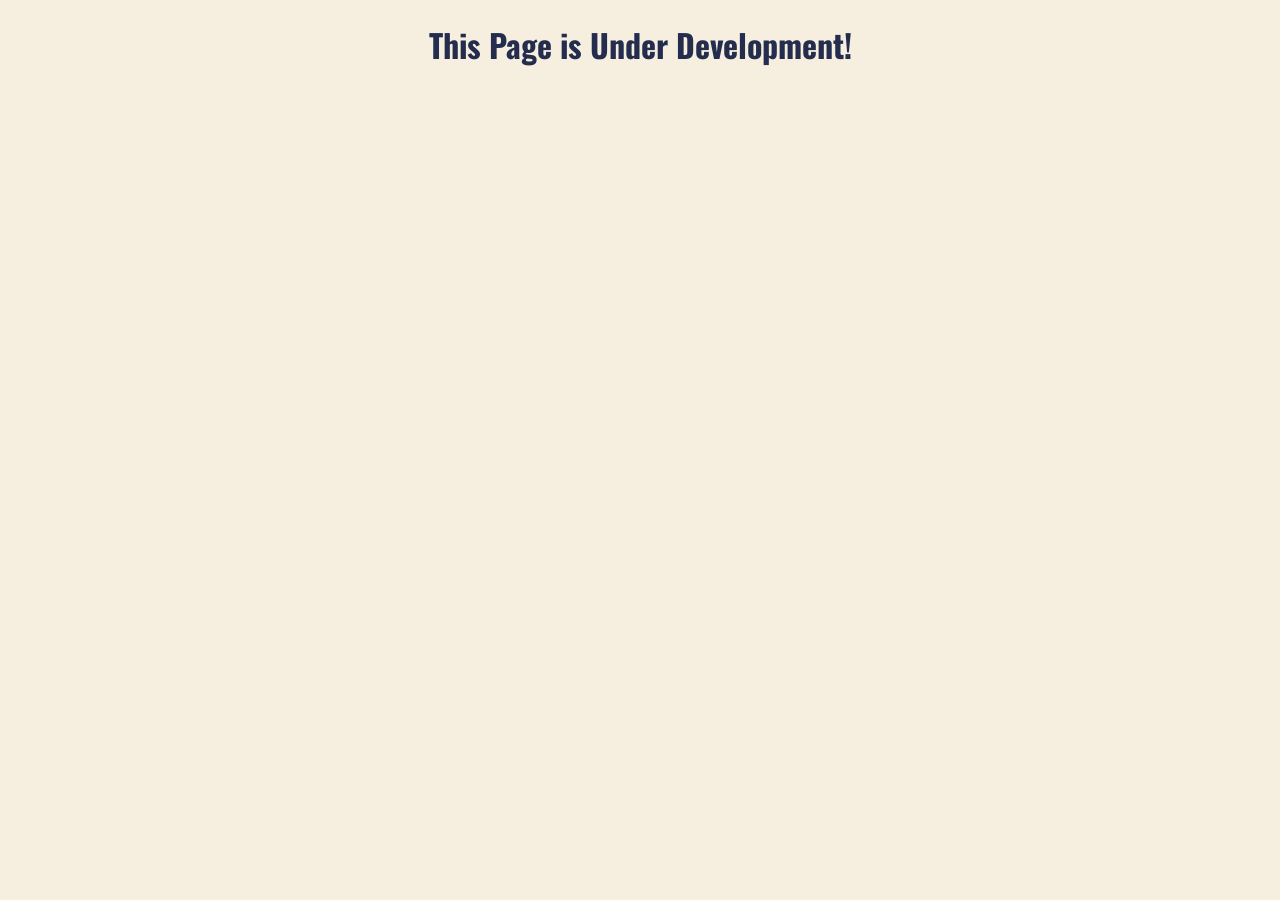
==== pages/about-us.html @ e2673b2b "Home Page Implemented" ====
<!DOCTYPE html>
<html lang="en">
<head>
    <meta charset="UTF-8">
    <meta name="viewport" content="width=device-width, initial-scale=1.0">
    <title>About Us | TasteQuest 🍜🍣🎮</title> 
    <link rel="stylesheet" href="../styles.css">  
</head>
<body>
    <h1 style="text-align: center;">This Page is Under Development!</h1>
</body>
</html>
---- styles.css ----
@import url('https://fonts.googleapis.com/css2?family=Oswald:wght@200..700&display=swap'); 

:root 
{
    --primary-background-color: #F6EFDF; 
    --primary-font-color: #242D4D; 
    --primary-highlight-color: #F87058; 
    --secondary-highlight-color: #4966CC; 
}

body 
{
    background-color: var(--primary-background-color); 
    color: var(--primary-font-color); 
    box-sizing: border-box; 
    font-family: "Oswald", Arial, Helvetica, sans-serif; 
    overflow-x: hidden;
}

a 
{
    text-decoration: none; 
}

.nav-container, .nav-logo, .nav-main, .nav-profile 
{
    display: flex; 
}

.nav-container 
{
    padding: 0 20px; 
    justify-content: space-between; 
    align-items: center;
    margin-top: 20px; 
} 

.box-decor 
{
    background-color: #fff; 
    border-radius: 20px; 
    box-shadow: 0px 4px 10px rgba(0, 0, 0, 0.1); 
} 

.box-hover 
{
    transition: all 0.5s ease; 
} 

.box-hover:hover 
{
    transform: translateY(-5px); 
}

.nav-logo 
{
    padding: 5px;
    justify-content: center; 
    align-items: center;
    gap: 10px;
    font-size: 10px; 
    cursor: default; 
} 

.nav-main 
{
    width: 500px;  
    justify-content: space-between;  
    align-items: center;
    padding: 5px 30px; 
    font-size: 15px; 
    height: 60px; 
} 

.nav-main a 
{
    color: var(--secondary-highlight-color); 
}

.nav-item 
{
    display: flex; 
    flex-direction: column; 
    justify-content: center; 
    align-items: center; 
    padding: 10px; 
    margin: 10px; 
    transition: all 0.5s ease;
    border-radius: 10px; 
    cursor: pointer; 
}  

.nav-item:hover 
{
    background-color: #e1e1e1; 
} 

.nav-item:active  
{
    transform: scale(0.8); 
}

.nav-profile 
{
    justify-content: center; 
    align-items: center;
    width: 50px; 
    height: 50px; 
    overflow: hidden;  
    border-radius: 50%; 
    border: 3px double var(--primary-highlight-color);
} 
 
.main-quote 
{
    font-size: 80px; 
    text-align: center; 
} 

.quote-marquee 
{
    border-block: 3px solid var(--primary-highlight-color);   
    font-size: 15px;
    display: flex; 
    overflow-x: auto;  
    cursor: default;
} 

.quote-marquee::-webkit-scrollbar 
{
    display: none; 
}

.marquee-group 
{
    display: flex; 
    justify-content: center; 
    align-items: center; 
    
} 

.marquee-to-left 
{
    animation: marquee-spin-left 15s infinite linear; 
}

.marquee-to-right 
{
    animation: marquee-spin-right 15s infinite linear; 
}

.marquee-item 
{
    flex: 0 0 20rem; 
    user-select: none;
}

@keyframes marquee-spin-left 
{
    from { translate: 0; } 
    to { translate: -100%; }     
} 

@keyframes marquee-spin-right 
{
    from { translate: -100%; } 
    to { translate: 0; }     
} 

.image-slide-container 
{
    width: 100vw; 
    height: 200px; 
    overflow: hidden; 
    margin: 20px auto; 
    display: flex; 
    align-items: center; 
}  

.image-track 
{
    /* border: 1px solid blue;  */
    display: flex;  
    align-items: center; 
    height: 180px; 
    gap: 20px;  
    transform: translate(0%, 0%); 
}

.image-slide-card 
{
    width: 180px;
    height: 150px;
    background-color: #fff; 
    overflow: hidden; 
    display: flex; 
    flex-direction: column; 
    justify-content: center; 
    align-items: center; 
    padding-top: 30px; 
    position: relative; 
    left: 25%;  
    cursor: pointer; 
    user-select: none;
    transition: all 0.5s ease; 
} 

.image-slide-card:hover  
{
    transform: translateY(-5%);
}

.slide-image 
{
    width: 120px; 
    height: 120px; 
    margin-bottom: 0; 
    border-radius: 20px;
} 

.home-bento 
{
    display: grid; 
    grid-template-columns: repeat(4, 200px); 
    grid-template-rows: repeat(3, 200px); 
    gap: 20px; 
    justify-content: center;
    grid-template-areas: 
    "recommend order order profile" 
    "recommend ai-taste ai-taste favorites" 
    "about about about game";
} 

.bento-item 
{
    padding: 0 20px; 
    overflow: hidden;
}

.bento-recommend 
{
    display: flex; 
    flex-direction: column; 
    align-items: center;
} 

.bento-recommend > div 
{
    width: 150px; 
} 

.bento-recommend > div > img 
{
    width: 100%; 
    object-fit: cover; 
    border-radius: 20px;
} 

.bento-recommend > div  > p 
{ 
    color: var(--secondary-highlight-color); 
    font-size: 12px;
    text-align: center;
}

.btn 
{
    background-color: var(--primary-highlight-color); 
    color: #fff; 
    text-align: center; 
    padding: 5px; 
    border-radius: 5px;  
    border: 2px solid var(--primary-highlight-color); 
    transition: all 0.5s ease; 
} 

.btn:hover 
{
    background-color: #fff; 
    color: var(--primary-highlight-color); 
}

.bento-order 
{
    position: relative; 

}  

.bento-profile 
{
    display: flex; 
    flex-direction: column; 
    gap: 0; 
    justify-content: center; 
    align-items: center; 
}

.bento-profile > h4, .bento-profile > p, .bento-profile
{
    margin: 5px; 
    padding: 0;
}

.bento-profile  img 
{
    width: 100px;  
    border-radius: 50%; 
    border: 5px solid var(--primary-highlight-color); 
} 

.bento-ai-taste 
{
    padding: 0; 
} 

.bento-ai-item 
{
    margin: 10px 20px -10px 10px;  
    position: relative;
}

.ba-item1 
{
    font-size: 40px; 
    text-align: center; 
} 

.ba-item2 
{
    font-size: 20px; 
    text-align: center;  
}

.ba-item3 
{
    font-size: 40px;
    text-align: center; 
} 

.bento-match-btn 
{
    position: absolute; 
    left: 50%; 
    transform: translateX(-50%); 
    margin-top: 5px; 
    width: 150px;  
}

.bento-favorites 
{
    padding: 0; 
    position: relative;
}

.bf-item 
{
    margin: 0;
}

.bf-item1 
{
    font-size: 30px;
} 

.bf-item2 
{
    font-size: 20px;
} 

.bf-item3 
{
    font-size: 40px; 
    color: var(--primary-highlight-color);
} 

.bento-about-us 
{
    display: flex; 
    justify-content: center; 
    align-items: center;
} 

.bento-game 
{
    display: flex; 
    flex-direction: column; 
    justify-content: center; 
    align-items: center;
}

.bg-item 
{
    padding: 0; 
    margin: 0; 
} 

.bg-item1 
{
    font-size: 20px; 
} 

.bg-item2 
{
    font-size: 40px; 
    color: var(--primary-highlight-color);
} 

.bg-item3 
{
    font-size: 20px;
}
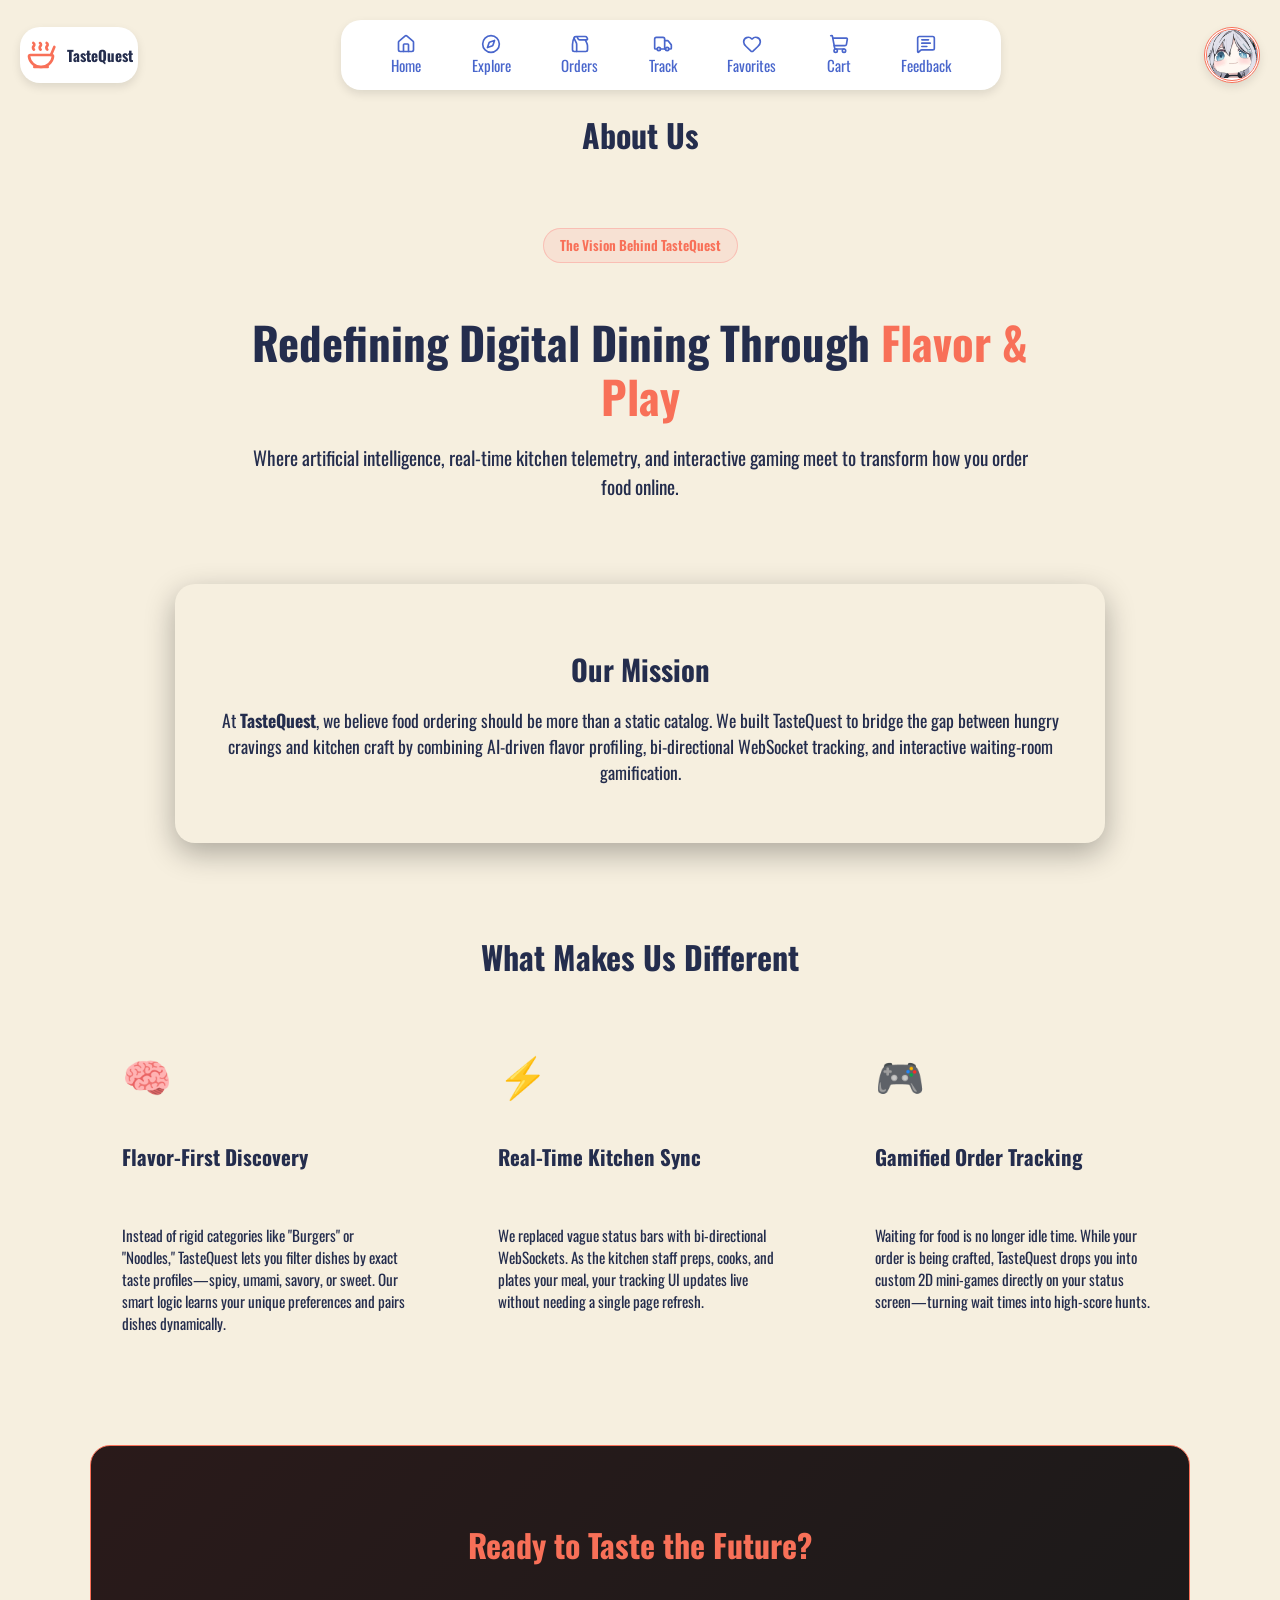
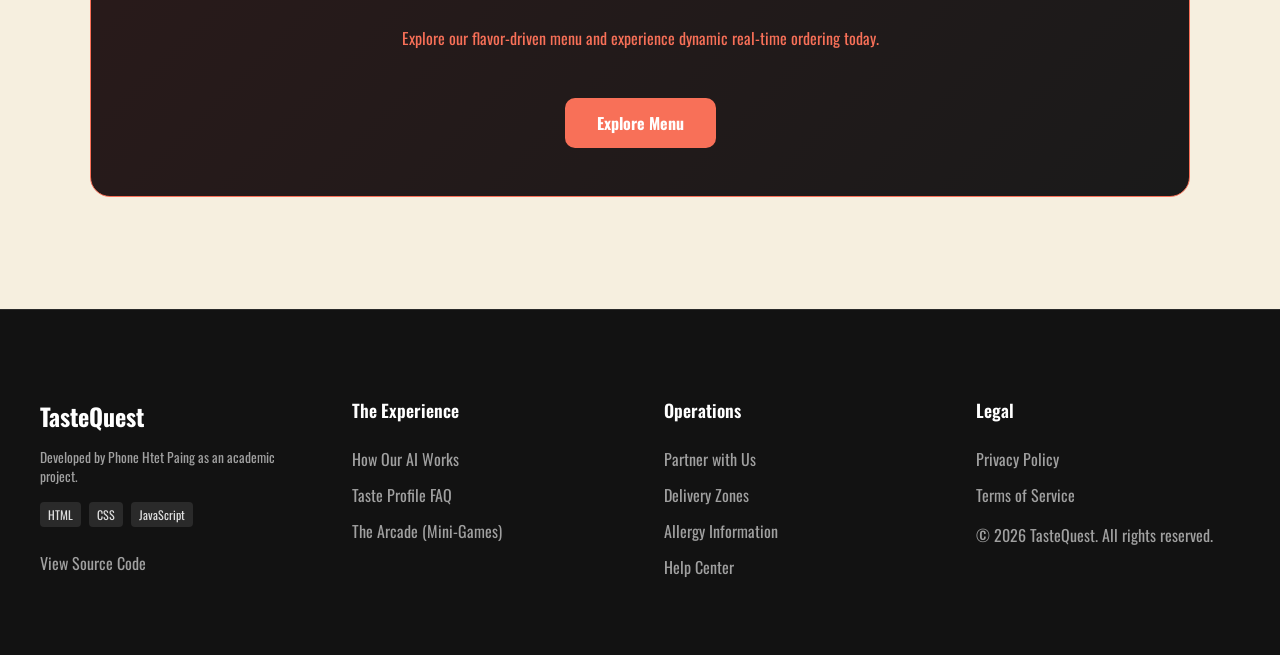
==== commit c7a706d0: "About Us Page Implemented" ====
--- a/pages/about-us.html
+++ b/pages/about-us.html
@@ -7,6 +7,152 @@
     <link rel="stylesheet" href="../styles.css">  
 </head>
 <body>
-    <h1 style="text-align: center;">This Page is Under Development!</h1>
+    <nav class="nav-container"> 
+        <div class="nav-logo box-decor box-hover">
+            <svg xmlns="http://www.w3.org/2000/svg" width="32" height="32" viewBox="0 0 24 24" fill="none" stroke="#F87058" stroke-width="2" stroke-linecap="round" stroke-linejoin="round" class="lucide lucide-soup preview-icon"><path d="M11.248 3c.273.1.808.53.747 1.36-.05.83-.938 1.2-.989 2.02-.06.78.333 1.24.727 1.62"/><path d="M16.252 3c.268.1.794.53.745 1.36-.06.83-.923 1.2-.993 2.02-.05.78.338 1.24.725 1.62"/><path d="M19.5 12 22 6"/><path d="M4 12a1 1 0 00-.99 1.133A9 9 0 0012 21a9 9 0 008.99-7.867A1 1 0 0020 12z"/><path d="M6.252 3c.268.1.794.53.745 1.36-.06.83-.923 1.2-.993 2.02-.05.78.338 1.24.735 1.62"/><path d="M7 21h10"/></svg> 
+            <h1>TasteQuest</h1> 
+        </div>
+        <div class="nav-main box-decor">
+            <div class="nav-item"> 
+                <svg xmlns="http://www.w3.org/2000/svg" width="20" height="20" viewBox="0 0 24 24" fill="none" stroke="#4966CC" stroke-width="2" stroke-linecap="round" stroke-linejoin="round" class="lucide lucide-house preview-icon"><path d="M15 21v-8a1 1 0 0 0-1-1h-4a1 1 0 0 0-1 1v8"/><path d="M3 10a2 2 0 0 1 .709-1.528l7-6a2 2 0 0 1 2.582 0l7 6A2 2 0 0 1 21 10v9a2 2 0 0 1-2 2H5a2 2 0 0 1-2-2z"/></svg> 
+                <a href="../index.html">Home</a>
+            </div>
+            <div class="nav-item"> 
+                <svg xmlns="http://www.w3.org/2000/svg" width="20" height="20" viewBox="0 0 24 24" fill="none" stroke="#4966CC" stroke-width="2" stroke-linecap="round" stroke-linejoin="round" class="lucide lucide-compass preview-icon"><circle cx="12" cy="12" r="10"/><path d="m16.24 7.76-1.804 5.411a2 2 0 0 1-1.265 1.265L7.76 16.24l1.804-5.411a2 2 0 0 1 1.265-1.265z"/></svg> 
+                <a href="../pages/explore.html">Explore</a> 
+            </div>
+            <div class="nav-item"> 
+                <svg xmlns="http://www.w3.org/2000/svg" width="20" height="20" viewBox="0 0 24 24" fill="none" stroke="#4966CC" stroke-width="2" stroke-linecap="round" stroke-linejoin="round" class="lucide lucide-paper-bag preview-icon"><path d="M5.364 3.848C4 6 3 9.652 3 12.652V19a2 2 0 002 2h14a2 2 0 002-2v-5c0-2.334-1.816-4.668-2.622-7.002"/><path d="M7 3h11.379a2 2 0 011.789 1.106l.723 1.447A1 1 0 0119.997 7h-8.525a2 2 0 01-1.789-1.106L8.79 4.105a2 2 0 10-3.579 1.789l2.261 4.522A5 5 0 018 12.652V21"/></svg> 
+                <a href="../pages/view_orders.html">Orders</a>
+            </div>
+            <div class="nav-item"> 
+                <svg xmlns="http://www.w3.org/2000/svg" width="20" height="20" viewBox="0 0 24 24" fill="none" stroke="#4966CC" stroke-width="2" stroke-linecap="round" stroke-linejoin="round" class="lucide lucide-truck preview-icon"><path d="M14 18V6a2 2 0 0 0-2-2H4a2 2 0 0 0-2 2v11a1 1 0 0 0 1 1h2"/><path d="M15 18H9"/><path d="M19 18h2a1 1 0 0 0 1-1v-3.65a1 1 0 0 0-.22-.624l-3.48-4.35A1 1 0 0 0 17.52 8H14"/><circle cx="17" cy="18" r="2"/><circle cx="7" cy="18" r="2"/></svg>  
+                <a href="../pages/track_orders.html">Track</a>
+            </div>
+            <div class="nav-item"> 
+                <svg xmlns="http://www.w3.org/2000/svg" width="20" height="20" viewBox="0 0 24 24" fill="none" stroke="#4966CC" stroke-width="2" stroke-linecap="round" stroke-linejoin="round" class="lucide lucide-heart preview-icon"><path d="M2 9.5a5.5 5.5 0 0 1 9.591-3.676.56.56 0 0 0 .818 0A5.49 5.49 0 0 1 22 9.5c0 2.29-1.5 4-3 5.5l-5.492 5.313a2 2 0 0 1-3 .019L5 15c-1.5-1.5-3-3.2-3-5.5"/></svg> 
+                <a href="../pages/favorites.html">Favorites</a> 
+            </div> 
+            <div class="nav-item"> 
+                <svg xmlns="http://www.w3.org/2000/svg" width="20" height="20" viewBox="0 0 24 24" fill="none" stroke="#4966CC" stroke-width="2" stroke-linecap="round" stroke-linejoin="round" class="lucide lucide-shopping-cart preview-icon"><path d="m2.05 2.05 1.099-.028a1 1 0 0 1 1.008.815l2.69 14.347A1 1 0 0 0 7.83 18H18"/><path d="M4.563 5h16.435a1 1 0 0 1 .981 1.204l-1.026 6.226A2 2 0 0 1 18.962 14H6.25"/><circle cx="18" cy="20" r="2"/><circle cx="8" cy="20" r="2"/></svg>
+                <a href="../pages/cart.html">Cart</a> 
+            </div> 
+            <div class="nav-item"> 
+                <svg xmlns="http://www.w3.org/2000/svg" width="20" height="20" viewBox="0 0 24 24" fill="none" stroke="#4966CC" stroke-width="2" stroke-linecap="round" stroke-linejoin="round" class="lucide lucide-message-square-text preview-icon"><path d="M22 17a2 2 0 0 1-2 2H6.828a2 2 0 0 0-1.414.586l-2.202 2.202A.71.71 0 0 1 2 21.286V5a2 2 0 0 1 2-2h16a2 2 0 0 1 2 2z"/><path d="M7 11h10"/><path d="M7 15h6"/><path d="M7 7h8"/></svg> 
+                <a href="../pages/feedback.html">Feedback</a> 
+            </div>
+        </div>
+        <div class="nav-profile box-decor box-hover">
+            <a href="../pages/profile.html"><img src="../data/images/profile_pic.jpg" width="50px" draggable="false"></a> 
+        </div>
+    </nav> 
+
+    <h1 style="text-align: center;">About Us</h1> 
+
+    <main class="about-container">
+    
+    <section class="hero-section">
+      <span class="category-tag">The Vision Behind TasteQuest</span>
+      <h1 class="hero-title">Redefining Digital Dining Through <span class="highlight">Flavor & Play</span></h1>
+      <p class="hero-subtitle">
+        Where artificial intelligence, real-time kitchen telemetry, and interactive gaming meet to transform how you order food online.
+      </p>
+    </section>
+
+    <section class="mission-section box-hover">
+      <div class="mission-card">
+        <h2>Our Mission</h2>
+        <p>
+          At <strong>TasteQuest</strong>, we believe food ordering should be more than a static catalog. We built TasteQuest to bridge the gap between hungry cravings and kitchen craft by combining AI-driven flavor profiling, bi-directional WebSocket tracking, and interactive waiting-room gamification.
+        </p>
+      </div>
+    </section>
+
+    <section class="pillars-section">
+      <h2 class="section-title">What Makes Us Different</h2>
+      <div class="pillars-grid">
+        
+        <div class="pillar-card">
+          <div class="card-icon">🧠</div>
+          <h3>Flavor-First Discovery</h3>
+          <p>
+            Instead of rigid categories like "Burgers" or "Noodles," TasteQuest lets you filter dishes by exact taste profiles—spicy, umami, savory, or sweet. Our smart logic learns your unique preferences and pairs dishes dynamically.
+          </p>
+        </div>
+
+        <div class="pillar-card">
+          <div class="card-icon">⚡</div>
+          <h3>Real-Time Kitchen Sync</h3>
+          <p>
+            We replaced vague status bars with bi-directional WebSockets. As the kitchen staff preps, cooks, and plates your meal, your tracking UI updates live without needing a single page refresh.
+          </p>
+        </div>
+
+        <div class="pillar-card">
+          <div class="card-icon">🎮</div>
+          <h3>Gamified Order Tracking</h3>
+          <p>
+            Waiting for food is no longer idle time. While your order is being crafted, TasteQuest drops you into custom 2D mini-games directly on your status screen—turning wait times into high-score hunts.
+          </p>
+        </div>
+
+      </div>
+    </section>
+
+    <section class="cta-section">
+      <div class="cta-card">
+        <h2>Ready to Taste the Future?</h2>
+        <p>Explore our flavor-driven menu and experience dynamic real-time ordering today.</p>
+        <a href="index.html" class="cta-btn">Explore Menu</a>
+      </div>
+    </section>
+
+  </main>
+
+    <footer class="app-footer">
+      <div class="footer-grid">
+    
+            <div class="footer-column brand-column">
+              <h3 class="footer-logo">TasteQuest</h3>
+              <p class="academic-note">Developed by Phone Htet Paing as an academic project.</p>
+              <div class="tech-stack">
+                <span class="badge">HTML</span>
+                <span class="badge">CSS</span>
+                <span class="badge">JavaScript</span>
+              </div>
+              <a href="https://github.com/PhpJones990/TasteQuest-Gamified-Food-Ordering-App-with-AI-Taste-Match" class="source-link" target="_blank" rel="noopener">View Source Code</a>
+            </div>
+
+            <div class="footer-column">
+              <h4>The Experience</h4>
+              <ul>
+                <li><a href="#ai-engine">How Our AI Works</a></li>
+                <li><a href="#taste-faq">Taste Profile FAQ</a></li>
+                <li><a href="#arcade">The Arcade (Mini-Games)</a></li>
+              </ul>
+            </div>
+
+            <div class="footer-column">
+              <h4>Operations</h4>
+              <ul>
+                <li><a href="#partner">Partner with Us</a></li>
+                <li><a href="#delivery">Delivery Zones</a></li>
+                <li><a href="#allergy">Allergy Information</a></li>
+                <li><a href="#support">Help Center</a></li>
+              </ul>
+            </div>
+
+            <div class="footer-column">
+              <h4>Legal</h4>
+              <ul>
+                <li><a href="#privacy">Privacy Policy</a></li>
+                <li><a href="#terms">Terms of Service</a></li>
+              </ul>
+              <p class="copyright">© 2026 TasteQuest. All rights reserved.</p>
+            </div>
+
+        </div>
+    </footer>
+
 </body>
 </html>
--- a/styles.css
+++ b/styles.css
@@ -12,9 +12,10 @@
 {
     background-color: var(--primary-background-color); 
     color: var(--primary-font-color); 
-    box-sizing: border-box; 
     font-family: "Oswald", Arial, Helvetica, sans-serif; 
     overflow-x: hidden;
+    box-sizing: border-box; 
+    margin: 0; 
 }
 
 a 
@@ -64,7 +65,7 @@
 
 .nav-main 
 {
-    width: 500px;  
+    width: 600px;  
     justify-content: space-between;  
     align-items: center;
     padding: 5px 30px; 
@@ -408,4 +409,1745 @@
 .bg-item3 
 {
     font-size: 20px;
-}
+} 
+
+.search-container {
+  display: flex;
+  align-items: center;
+  position: relative;
+  width: 100%;
+  max-width: 480px; 
+  max-height: 60px;
+  background-color: #fff;
+  border: 1px solid #e5e5ea;
+  border-radius: 30px; 
+  padding: 4px 6px 4px 16px; 
+  box-shadow: 0px 4px 10px rgba(0, 0, 0, 0.1); 
+  transition: all 0.5s ease; 
+}
+
+.search-icon {
+  display: flex;
+  align-items: center;
+  color: #8e8e93;
+  margin-right: 10px;
+}
+
+.search-input {
+  flex: 1; 
+  border: none;
+  outline: none;
+  background: transparent;
+  font-size: 16px; 
+  color: var(--primary-font-color); 
+  height: 40px;
+}
+
+.search-input::placeholder {
+  color: #aeaeae; 
+} 
+
+.search-btn {
+  background-color: var(--primary-highlight-color); 
+  color: #ffffff;
+  border: none;
+  outline: none;
+  padding: 0 20px;
+  height: 40px;
+  border-radius: 20px; 
+  font-size: 14px;
+  font-weight: 500; 
+  cursor: pointer; 
+  transition: background-color 0.5s ease; 
+}
+
+.search-btn:hover {
+  background-color: var(--secondary-highlight-color); 
+}
+
+.search-container:focus-within {
+  background-color: #ffffff;
+  border-color: var(--primary-highlight-color); 
+  box-shadow: 0 0 0 4px rgba(222, 103, 79, 0.15);  
+} 
+
+.serach-section 
+{
+    display: flex; 
+    justify-content: center; 
+    align-items: center;
+    gap: 50px;
+    margin-top: 50px;
+    width: 100vw; 
+    height: 80px;  
+} 
+
+.serach-section > p 
+{
+    font-size: 30px;
+}
+
+.scroll-container-vertical 
+{ 
+    background-color: #fff; 
+    border-radius: 20px; 
+    border: 3px solid var(--primary-highlight-color);
+    width: 80%;  
+    margin: 50px auto; 
+    display: grid; 
+    grid-template-columns: repeat(auto-fill, minmax(200px, 1fr)); 
+    gap: 30px; 
+    
+    max-height: 500px; 
+    overflow-y: auto; 
+    padding: 30px; 
+
+    scrollbar-width: thin; 
+    scrollbar-color: #4a4a4a transparent;
+} 
+
+/* .scroll-container-vertical::-webkit-scrollbar 
+{
+    width: 8px; 
+} 
+
+.scroll-container-vertical::-webkit-scrollbar-thumb{
+    background-color: #2a2a2a; 
+    border-radius: 8px;
+  
+    border: 2px solid #121212; 
+}
+
+.scroll-container-vertical::-webkit-scrollbar-thumb:hover{
+    background-color: #4a4a4a; 
+} */
+
+.product-card 
+{
+    border: 3px solid var(--primary-highlight-color); 
+    border-radius: 15px; 
+    text-align: center; 
+    background-color: #fff; 
+    overflow: hidden;
+    box-shadow: 0px 4px 10px rgba(0, 0, 0, 0.1); 
+    padding-bottom: 20px; 
+    transition: transform 0.5s ease; 
+} 
+
+.product-card:hover 
+{
+    transform: scale(1.05);
+}
+
+.product-image 
+{
+    width: 100%; 
+    height: auto; 
+    border-bottom: 3px solid var(--primary-highlight-color); 
+} 
+
+.product-title 
+{
+    font-size: 25px; 
+    margin-top: 0; 
+} 
+
+.product-price 
+{
+    font-weight: bold; 
+    font-size: 20px; 
+    margin-top: -25px; 
+    color: var(--primary-highlight-color);  
+} 
+
+.product-control-container 
+{
+    margin: 0 auto;  
+    width: 100px; 
+    height: 30px; 
+    position: relative; 
+} 
+
+.add-to-cart-btn, .quantity-controller 
+{
+    width: 100%; 
+    height: 100%; 
+    border-radius: 10px; 
+    box-sizing: border-box; 
+}
+
+.add-to-cart-btn 
+{
+    background-color: var(--primary-highlight-color); 
+    color: #fff; 
+    border: 3px solid var(--primary-highlight-color);  
+    outline-color: var(--secondary-highlight-color); 
+    font-size: 15px; 
+    font-weight: bold; 
+    cursor: pointer; 
+    transition: background 0.5s ease; 
+} 
+
+.add-to-cart-btn:hover 
+{
+    background-color: #fff; 
+    color: var(--primary-highlight-color); 
+} 
+
+.quantity-controller 
+{
+    display: flex;
+    justify-content: space-between;
+    align-items: center;
+    background-color: #fff;
+    border: 3px solid var(--primary-highlight-color);  
+    padding: 0 8px; 
+} 
+
+.qty-btn 
+{
+    background: none;
+    border: none;
+    font-size: 20px;
+    font-weight: bold;
+    cursor: pointer;
+    color: var(--primary-highlight-color);
+    width: 32px;
+    height: 32px;
+    display: flex;
+    align-items: center;
+    justify-content: center; 
+} 
+
+.qty-count 
+{
+    font-size: 15px;
+    font-weight: bold;
+    color: #333;
+} 
+
+.hide 
+{
+    display: none !important; 
+}
+
+
+.app-footer {
+  background-color: #121212; 
+  color: #a0a0a0; 
+  padding: 4rem 2rem;
+  margin-top: 4rem;
+  border-top: 1px solid #2a2a2a;
+}
+
+.footer-grid {
+  max-width: 1200px;
+  margin: 0 auto;
+  display: grid;
+  grid-template-columns: repeat(4, 1fr);
+  gap: 3rem;
+}
+
+.footer-column h4 {
+  color: #ffffff;
+  font-size: 1.1rem;
+  margin-bottom: 1.5rem;
+  font-weight: 600;
+}
+
+.footer-column ul {
+  list-style: none;
+  padding: 0;
+  margin: 0;
+}
+
+.footer-column ul li {
+  margin-bottom: 0.75rem;
+}
+
+.footer-column a {
+  color: #a0a0a0;
+  text-decoration: none;
+  transition: color 0.2s ease;
+}
+
+.footer-column a:hover {
+  color: #ffffff;
+}
+
+.footer-logo {
+  color: #ffffff;
+  font-size: 1.5rem;
+  margin-bottom: 0.5rem;
+}
+
+.academic-note {
+  font-size: 0.85rem;
+  margin-bottom: 1rem;
+  line-height: 1.4;
+}
+
+.tech-stack {
+  display: flex;
+  gap: 0.5rem;
+  margin-bottom: 1.5rem;
+  flex-wrap: wrap;
+}
+
+.badge {
+  background-color: #2a2a2a;
+  padding: 0.25rem 0.5rem;
+  border-radius: 4px;
+  font-size: 0.75rem;
+  color: #e0e0e0;
+}
+
+@media (max-width: 992px) {
+  .footer-grid {
+    grid-template-columns: repeat(2, 1fr);
+    gap: 2rem;
+  }
+}
+
+@media (max-width: 576px) {
+  .footer-grid {
+    grid-template-columns: 1fr;
+    gap: 2rem;
+    text-align: center;
+  }
+  
+  .tech-stack {
+    justify-content: center;
+  }
+} 
+
+.prev-orders-profile 
+{
+    display: flex; 
+    justify-content: center; 
+    gap: 100px; 
+    height: 600px; 
+}
+
+.profile-status 
+{
+    width: 400px; 
+    padding: 20px; 
+    background-color: #fff; 
+    border-radius: 15px; 
+    text-align: center; 
+    font-weight: bold; 
+    border: 5px solid var(--primary-highlight-color); 
+} 
+
+.profile-status img 
+{
+    width: 100px; 
+    height: auto; 
+    border-radius: 50%; 
+    border: 3px solid var(--primary-highlight-color);
+} 
+
+.profile-img-status 
+{
+    display: flex; 
+    justify-content: space-around; 
+    align-items: center;
+} 
+
+.profile-img-status > h3 
+{
+    font-size: 40px;
+} 
+
+.profile-status > p 
+{
+    font-size: 30px; 
+    color: var(--primary-highlight-color); 
+} 
+
+.orders-status-box 
+{
+    border: 3px solid var(--primary-highlight-color); 
+    border-radius: 15px; 
+    font-size: 20px; 
+    width: 200px; 
+    margin: auto auto 20px auto;    
+} 
+
+hr 
+{
+    background-color: var(--primary-highlight-color); 
+    border: 5px solid var(--primary-highlight-color); 
+    border-radius: 15px; 
+    width: 150px; 
+}
+
+.prev-orders 
+{
+    width: 700px; 
+    background-color: #fff; 
+    border-radius: 15px; 
+    padding: 10px 50px; 
+    display: flex; 
+    flex-direction: column;  
+    gap: 20px; 
+    
+    max-height: 600px; 
+    overflow-y: auto; 
+    scrollbar-width: thin; 
+    scrollbar-color: #4a4a4a transparent;
+
+    border: 5px solid var(--primary-highlight-color); 
+}  
+
+.prev-orders > p 
+{
+    text-align: center; 
+    font-size: 30px; 
+    font-weight: bold; 
+} 
+
+.prev-orders button 
+{
+    cursor: pointer; 
+}
+
+.prev-order-item 
+{
+    border: 3px solid var(--primary-highlight-color); 
+    border-radius: 15px;  
+    display: flex; 
+    flex-direction: column; 
+    transition: transform 0.5s ease;  
+} 
+
+.prev-order-item:hover 
+{
+    transform: scale(1.05); 
+}
+
+.prev-order-item  img 
+{
+    width: 100px; 
+    height: auto; 
+    border-radius: 15px; 
+    border: 3px solid var(--primary-highlight-color);
+} 
+
+.prev-order-item-list 
+{
+    display: flex; 
+    gap: 20px; 
+    border-bottom: 3px solid var(--primary-highlight-color); 
+    padding: 10px; 
+    background-color: var(--primary-font-color); 
+    border-top-left-radius: 13px; 
+    border-top-right-radius: 13px;
+} 
+
+.prev-order-details 
+{
+    padding: 20px; 
+    display: grid; 
+    grid-template-columns: 1fr 1fr; 
+    font-weight: bold; 
+    background-color: #000; 
+    color: #fff; 
+    border-bottom-left-radius: 13px; 
+    border-bottom-right-radius: 13px;
+} 
+
+.pod-item2 
+{
+    align-self: self-end; 
+    justify-self: self-end;
+}
+
+
+.cart-main-container {
+    max-width: 1200px;
+    margin: 20px auto 60px auto;
+    padding: 0 20px;
+    display: flex;
+    gap: 24px;
+    align-items: flex-start;
+    box-sizing: border-box;
+}
+
+.cart-items-card {
+    flex: 1.5;
+    border: 5px solid var(--primary-highlight-color);
+    padding: 20px 24px;
+    box-sizing: border-box;
+    max-height: 520px;
+    overflow-y: auto;
+    scrollbar-width: thin; 
+    scrollbar-color: #4a4a4a transparent; 
+}
+
+.cart-items-card::-webkit-scrollbar {
+    width: 6px;
+}
+
+.cart-items-card::-webkit-scrollbar-track {
+    background: transparent;
+}
+
+.cart-items-card::-webkit-scrollbar-thumb {
+    background: #4a4a4a;
+    border-radius: 4px;
+}
+
+.cart-items-list {
+    display: flex;
+    flex-direction: column;
+}
+
+.cart-item {
+    display: flex;
+    align-items: center;
+    gap: 16px;
+    padding: 20px 0;
+    border-bottom: 1px solid #ECECEC;
+    transition: opacity 0.3s ease, transform 0.3s ease;
+}
+
+.cart-item:last-child {
+    border-bottom: none;
+}
+
+.cart-item-image-wrapper {
+    width: 96px;
+    height: 96px;
+    min-width: 96px;
+    background-color: #F0EEED;
+    border-radius: 14px;
+    display: flex;
+    align-items: center;
+    justify-content: center;
+    overflow: hidden;
+}
+
+.cart-item-image {
+    width: 100%;
+    height: 100%;
+    object-fit: cover;
+    border-radius: 14px;
+    display: block;
+}
+
+.cart-item-details {
+    flex: 1;
+    display: flex;
+    flex-direction: column;
+    gap: 4px;
+}
+
+.cart-item-header {
+    display: flex;
+    justify-content: space-between;
+    align-items: flex-start;
+}
+
+.cart-item-title {
+    margin: 0;
+    font-size: 19px;
+    font-weight: 700;
+    color: #000000;
+    line-height: 1.3;
+}
+
+.cart-item-remove-btn {
+    background: none;
+    border: none;
+    cursor: pointer;
+    color: #ED3833;
+    padding: 4px;
+    display: flex;
+    align-items: center;
+    justify-content: center;
+    transition: transform 0.2s ease, opacity 0.2s ease;
+}
+
+.cart-item-remove-btn:hover {
+    transform: scale(1.15);
+    opacity: 0.85;
+}
+
+.cart-trash-icon {
+    stroke: #ED3833;
+}
+
+.cart-item-specs {
+    margin: 2px 0 0 0;
+    font-size: 13px;
+    color: #7A7A7A;
+    display: flex;
+    flex-direction: column;
+    gap: 2px;
+}
+
+.cart-item-specs p {
+    margin: 0;
+}
+
+.cart-item-specs .spec-label {
+    color: #7A7A7A;
+}
+
+.cart-item-specs .spec-value {
+    color: #7A7A7A;
+}
+
+.cart-item-footer {
+    display: flex;
+    justify-content: space-between;
+    align-items: center;
+    margin-top: 10px;
+}
+
+.cart-item-price {
+    margin: 0;
+    font-size: 22px;
+    font-weight: 700;
+    color: #000000;
+}
+
+.cart-qty-controller {
+    display: inline-flex;
+    align-items: center;
+    justify-content: space-between;
+    background-color: #F0F0F0;
+    border-radius: 30px;
+    padding: 6px 14px;
+    min-width: 105px;
+    box-sizing: border-box;
+}
+
+.cart-qty-btn {
+    background: none;
+    border: none;
+    font-size: 18px;
+    font-weight: 600;
+    color: #000000;
+    cursor: pointer;
+    width: 24px;
+    height: 24px;
+    display: flex;
+    align-items: center;
+    justify-content: center;
+    padding: 0;
+    user-select: none;
+    transition: transform 0.15s ease, opacity 0.15s ease;
+}
+
+.cart-qty-btn:hover {
+    opacity: 0.7;
+    transform: scale(1.1);
+}
+
+.cart-qty-count {
+    font-size: 14px;
+    font-weight: 600;
+    color: #000000;
+    min-width: 20px;
+    text-align: center;
+}
+
+.cart-empty-message {
+    text-align: center;
+    padding: 50px 20px;
+}
+
+.cart-empty-message p {
+    font-size: 20px;
+    color: #666666;
+    margin-bottom: 20px;
+}
+
+.cart-shop-now-btn {
+    display: inline-block;
+    background-color: #000000;
+    color: #ffffff;
+    padding: 12px 28px;
+    border-radius: 30px;
+    text-decoration: none;
+    font-weight: 600;
+    transition: background-color 0.2s ease;
+}
+
+.cart-shop-now-btn:hover {
+    background-color: #242D4D;
+}
+
+.cart-summary-card {
+    flex: 1;
+    border: 5px solid var(--primary-highlight-color);
+    padding: 24px;
+    box-sizing: border-box;
+}
+
+.summary-title {
+    margin: 0 0 20px 0;
+    font-size: 24px;
+    font-weight: 700;
+    color: #000000;
+}
+
+.summary-details {
+    display: flex;
+    flex-direction: column;
+    gap: 16px;
+}
+
+.summary-row {
+    display: flex;
+    justify-content: space-between;
+    align-items: center;
+}
+
+.summary-label {
+    font-size: 16px;
+    color: #7A7A7A;
+}
+
+.summary-value {
+    font-size: 18px;
+    font-weight: 700;
+    color: #000000;
+}
+
+.discount-value {
+    color: #ED3833;
+}
+
+.summary-divider {
+    border: none;
+    border-top: 1px solid #ECECEC;
+    margin: 6px 0;
+}
+
+.total-row .summary-label {
+    font-size: 18px;
+    color: #000000;
+}
+
+.total-row .summary-value {
+    font-size: 24px;
+    font-weight: 700;
+    color: #000000;
+}
+
+.promo-code-container {
+    display: flex;
+    gap: 12px;
+    margin-top: 24px;
+}
+
+.promo-input-wrapper {
+    flex: 1;
+    display: flex;
+    align-items: center;
+    background-color: #F0F0F0;
+    border-radius: 30px;
+    padding: 10px 16px;
+    gap: 10px;
+}
+
+.promo-tag-icon {
+    flex-shrink: 0;
+}
+
+.promo-input {
+    border: none;
+    background: transparent;
+    outline: none;
+    width: 100%;
+    font-size: 14px;
+    color: #000000;
+    font-family: inherit;
+}
+
+.promo-input::placeholder {
+    color: #999999;
+}
+
+.promo-apply-btn {
+    background-color: #000000;
+    color: #ffffff;
+    border: none;
+    border-radius: 30px;
+    padding: 12px 26px;
+    font-size: 14px;
+    font-weight: 600;
+    cursor: pointer;
+    font-family: inherit;
+    transition: background-color 0.2s ease, transform 0.1s ease;
+}
+
+.promo-apply-btn:hover {
+    background-color: #333333;
+}
+
+.promo-apply-btn:active {
+    transform: scale(0.97);
+}
+
+.checkout-btn {
+    width: 100%;
+    background-color: #000000;
+    color: #ffffff;
+    border: none;
+    border-radius: 30px;
+    padding: 16px;
+    margin-top: 20px;
+    font-size: 16px;
+    font-weight: 600;
+    cursor: pointer;
+    font-family: inherit;
+    display: flex;
+    align-items: center;
+    justify-content: center;
+    gap: 12px;
+    transition: background-color 0.2s ease, transform 0.15s ease;
+}
+
+.checkout-btn:hover {
+    background-color: #333333;
+}
+
+.checkout-btn:active {
+    transform: scale(0.98);
+}
+
+.cart-arrow-icon {
+    stroke-width: 2.5;
+}
+
+@media (max-width: 860px) {
+    .cart-main-container {
+        flex-direction: column;
+        align-items: stretch;
+    }
+
+    .cart-items-card, .cart-summary-card {
+        width: 100%;
+    }
+}
+
+@media (max-width: 480px) {
+    .cart-item {
+        gap: 12px;
+    }
+
+    .cart-item-image-wrapper {
+        width: 76px;
+        height: 76px;
+        min-width: 76px;
+    }
+
+    .cart-item-title {
+        font-size: 16px;
+    }
+
+    .cart-item-price {
+        font-size: 18px;
+    }
+
+    .promo-code-container {
+        flex-direction: column;
+    }
+
+    .promo-apply-btn {
+        width: 100%;
+    }
+}
+
+
+.track-main-container {
+    max-width: 950px;
+    margin: 20px auto 60px auto;
+    padding: 0 20px;
+    box-sizing: border-box;
+    display: flex;
+    flex-direction: column;
+    gap: 35px;
+}
+
+.track-order-card,
+.track-details-card {
+    border: 5px solid var(--primary-highlight-color);
+    box-sizing: border-box;
+    overflow: hidden;
+}
+
+.track-order-card {
+    padding: 30px;
+}
+
+.track-order-header {
+    display: flex;
+    justify-content: space-between;
+    align-items: flex-start;
+    flex-wrap: wrap;
+    gap: 15px;
+    margin-bottom: 35px;
+}
+
+.track-order-id-group {
+    display: flex;
+    align-items: center;
+    gap: 12px;
+}
+
+.track-order-id-group h2 {
+    margin: 0;
+    font-size: 22px;
+    font-weight: 700;
+    color: var(--primary-font-color);
+}
+
+.track-order-meta {
+    display: flex;
+    flex-direction: column;
+    align-items: flex-end;
+    gap: 8px;
+}
+
+.track-meta-item {
+    font-size: 15px;
+    font-weight: 600;
+    color: var(--primary-font-color);
+    display: flex;
+    align-items: center;
+    gap: 10px;
+}
+
+.track-badge {
+    padding: 4px 14px;
+    border-radius: 20px;
+    font-size: 13px;
+    font-weight: 700;
+    color: #ffffff;
+}
+
+.badge-blue {
+    background-color: var(--secondary-highlight-color);
+}
+
+.badge-red {
+    background-color: var(--primary-highlight-color);
+}
+
+.track-progress-container {
+    width: 100%;
+    margin-top: 10px;
+}
+
+.track-progress-bar {
+    position: relative;
+    display: flex;
+    justify-content: space-between;
+    align-items: center;
+    margin: 0 40px 30px 40px;
+}
+
+.track-line-bg {
+    position: absolute;
+    top: 50%;
+    left: 0;
+    width: 100%;
+    height: 6px;
+    background-color: #d1d5db;
+    transform: translateY(-50%);
+    z-index: 1;
+    border-radius: 3px;
+}
+
+.track-line-fill {
+    position: absolute;
+    top: 50%;
+    left: 0;
+    width: 66.6%;
+    height: 6px;
+    background-color: var(--primary-highlight-color);
+    transform: translateY(-50%);
+    z-index: 2;
+    border-radius: 3px;
+}
+
+.track-node {
+    position: relative;
+    z-index: 3;
+    width: 32px;
+    height: 32px;
+    border-radius: 50%;
+    display: flex;
+    align-items: center;
+    justify-content: center;
+    background-color: #d1d5db;
+    color: #ffffff;
+    transition: all 0.3s ease;
+}
+
+.track-node.completed {
+    background-color: var(--primary-highlight-color);
+}
+
+.track-node.pending {
+    background-color: #9ca3af;
+}
+
+.track-node svg {
+    width: 16px;
+    height: 16px;
+    stroke: #ffffff;
+    stroke-width: 3;
+    fill: none;
+    stroke-linecap: round;
+    stroke-linejoin: round;
+}
+
+.track-steps-row {
+    display: grid;
+    grid-template-columns: repeat(4, 1fr);
+    text-align: center;
+    margin-top: 10px;
+}
+
+.track-step-item {
+    display: flex;
+    align-items: center;
+    justify-content: center;
+    gap: 12px;
+}
+
+.track-step-icon-wrap {
+    width: 44px;
+    height: 44px;
+    border-radius: 12px;
+    background-color: var(--primary-background-color);
+    display: flex;
+    align-items: center;
+    justify-content: center;
+    flex-shrink: 0;
+}
+
+.track-step-icon-wrap svg {
+    stroke: var(--primary-font-color);
+}
+
+.track-step-text {
+    text-align: left;
+}
+
+.track-step-text h4 {
+    margin: 0;
+    font-size: 15px;
+    font-weight: 700;
+    color: var(--primary-font-color);
+    line-height: 1.2;
+}
+
+.track-details-card {
+    padding: 0;
+}
+
+.track-details-header {
+    background-color: var(--primary-highlight-color);
+    color: #ffffff;
+    padding: 22px 30px;
+    display: flex;
+    justify-content: space-between;
+    align-items: center;
+    flex-wrap: wrap;
+    gap: 16px;
+}
+
+.track-details-header-info h3 {
+    margin: 0;
+    font-size: 22px;
+    font-weight: 700;
+    letter-spacing: 0.5px;
+}
+
+.track-details-header-info p {
+    margin: 6px 0 0 0;
+    font-size: 15px;
+    opacity: 0.95;
+    font-weight: 500;
+}
+
+.btn-download-invoice {
+    background-color: #ffffff;
+    color: var(--primary-font-color);
+    border: none;
+    padding: 10px 22px;
+    border-radius: 30px;
+    font-size: 14px;
+    font-weight: 700;
+    font-family: inherit;
+    cursor: pointer;
+    display: inline-flex;
+    align-items: center;
+    gap: 8px;
+    transition: transform 0.2s ease, box-shadow 0.2s ease;
+}
+
+.btn-download-invoice svg {
+    stroke: var(--primary-font-color);
+}
+
+.btn-download-invoice:hover {
+    transform: translateY(-2px);
+    box-shadow: 0 4px 8px rgba(0, 0, 0, 0.15);
+}
+
+.track-details-body {
+    padding: 24px 30px;
+}
+
+.track-items-list {
+    display: flex;
+    flex-direction: column;
+}
+
+.track-food-item {
+    display: flex;
+    align-items: center;
+    justify-content: space-between;
+    padding: 18px 0;
+    border-bottom: 1px solid #ECECEC;
+}
+
+.track-food-item:last-child {
+    border-bottom: 1px solid #ECECEC;
+}
+
+.track-food-left {
+    display: flex;
+    align-items: center;
+    gap: 16px;
+}
+
+.track-food-img {
+    width: 65px;
+    height: 65px;
+    border-radius: 12px;
+    object-fit: cover;
+    border: 2px solid var(--primary-highlight-color);
+    background-color: var(--primary-background-color);
+}
+
+.track-food-title {
+    margin: 0;
+    font-size: 18px;
+    font-weight: 700;
+    color: var(--primary-font-color);
+}
+
+.track-food-right {
+    text-align: right;
+}
+
+.track-food-price {
+    margin: 0;
+    font-size: 18px;
+    font-weight: 700;
+    color: var(--primary-font-color);
+}
+
+.track-food-qty {
+    margin: 4px 0 0 0;
+    font-size: 14px;
+    color: #6b7280;
+    font-weight: 600;
+}
+
+.track-info-grid {
+    display: grid;
+    grid-template-columns: repeat(3, 1fr);
+    gap: 20px;
+    padding: 24px 0;
+    border-bottom: 1px solid #ECECEC;
+}
+
+.track-info-col h4 {
+    margin: 0 0 8px 0;
+    font-size: 16px;
+    font-weight: 700;
+    color: var(--primary-font-color);
+}
+
+.track-info-col p {
+    margin: 0;
+    font-size: 14px;
+    color: #4b5563;
+    line-height: 1.5;
+}
+
+.payment-method-row {
+    display: flex;
+    align-items: center;
+    gap: 8px;
+    font-size: 14px;
+    font-weight: 600;
+    color: var(--primary-font-color);
+}
+
+.payment-card-badge {
+    background-color: var(--primary-background-color);
+    color: var(--primary-font-color);
+    font-weight: 800;
+    font-size: 11px;
+    padding: 3px 8px;
+    border-radius: 4px;
+    border: 1px solid #d1d5db;
+}
+
+.track-bottom-grid {
+    display: grid;
+    grid-template-columns: 1fr 1fr;
+    gap: 30px;
+    padding-top: 24px;
+}
+
+.track-help-section h4 {
+    margin: 0 0 12px 0;
+    font-size: 16px;
+    font-weight: 700;
+    color: var(--primary-font-color);
+}
+
+.track-contact-item {
+    display: flex;
+    align-items: center;
+    gap: 10px;
+    font-size: 14px;
+    font-weight: 600;
+    color: var(--primary-font-color);
+    margin-bottom: 10px;
+    text-decoration: none;
+    transition: opacity 0.2s ease;
+}
+
+.track-contact-item svg {
+    stroke: var(--primary-font-color);
+}
+
+.track-contact-item:hover {
+    opacity: 0.75;
+}
+
+.track-cost-breakdown {
+    display: flex;
+    flex-direction: column;
+    gap: 10px;
+}
+
+.cost-row {
+    display: flex;
+    justify-content: space-between;
+    align-items: center;
+    font-size: 15px;
+    color: #4b5563;
+}
+
+.cost-row.cost-highlight {
+    color: var(--primary-highlight-color);
+    font-weight: 700;
+}
+
+.cost-divider {
+    border: none;
+    border-top: 1px solid #ECECEC;
+    margin: 6px 0;
+}
+
+.cost-total-row {
+    display: flex;
+    justify-content: space-between;
+    align-items: center;
+    font-size: 18px;
+    font-weight: 700;
+    color: var(--primary-font-color);
+}
+
+.cost-total-row .total-amount {
+    font-size: 22px;
+}
+
+@media (max-width: 820px) {
+    .track-steps-row {
+        grid-template-columns: repeat(2, 1fr);
+        gap: 20px;
+    }
+
+    .track-progress-bar {
+        margin: 0 20px 25px 20px;
+    }
+
+    .track-info-grid {
+        grid-template-columns: 1fr;
+        gap: 16px;
+    }
+
+    .track-bottom-grid {
+        grid-template-columns: 1fr;
+        gap: 24px;
+    }
+}
+
+@media (max-width: 540px) {
+    .track-order-card {
+        padding: 20px 16px;
+    }
+
+    .track-details-body {
+        padding: 20px 16px;
+    }
+
+    .track-details-header {
+        padding: 16px;
+    }
+
+    .track-steps-row {
+        grid-template-columns: 1fr;
+    }
+
+    .track-step-item {
+        justify-content: flex-start;
+    }
+}
+
+.profile-box 
+{
+    border: 5px solid var(--primary-highlight-color); 
+    width: 80%; 
+    height: 300px; 
+    margin: 130px auto 20px auto; 
+    border-radius: 15px; 
+    background-color: #fff; 
+    position: relative; 
+    text-align: center; 
+} 
+
+.profile-box > img 
+{
+    position: absolute; 
+    width: 200px; 
+    border: 3px double var(--primary-highlight-color); 
+    border-radius: 50%; 
+    transform: translate(-50%, -50%);  
+} 
+
+.profile-box > h3 
+{
+    margin-top: 110px; 
+    font-size: 50px; 
+    color: var(--primary-highlight-color)
+} 
+
+.profile-box > p 
+{
+    font-size: 30px; 
+    margin-top: -20px;
+} 
+
+.profile-page-box
+{
+    display: grid; 
+    grid-template-columns: 1fr 1fr; 
+    grid-template-rows: 1fr 1fr; 
+    justify-content: center; 
+    gap: 100px; 
+    height: 600px; 
+    grid-template-areas: 
+    "profile-status-box ai-taste-match" 
+    "profile-status-box waiting-game"; 
+    padding: 20px; 
+    width: 80%; 
+    margin: 30px auto; 
+} 
+
+.profile-ai-taste, .profile-waiting-game 
+{
+    border: 5px solid var(--primary-highlight-color); 
+    background-color: #fff; 
+    border-radius: 15px; 
+    padding: 20px; 
+    position: relative; 
+    color: var(--primary-font-color); 
+}
+ 
+.profile-waiting-game  
+{
+    text-align: end; 
+}
+
+
+
+/* ==========================================================================
+   Favorites Page Styles (Matching Reference Table Design)
+   ========================================================================== */
+
+.favorites-main-container {
+    max-width: 1050px;
+    margin: 20px auto 60px auto;
+    padding: 0 20px;
+    box-sizing: border-box;
+}
+
+.favorites-card {
+    border: 5px solid var(--primary-highlight-color);
+    box-sizing: border-box;
+    padding: 0 24px 20px 24px;
+    max-height: 520px;
+    overflow-y: auto;
+    overflow-x: auto;
+    scrollbar-width: thin; 
+    scrollbar-color: #4a4a4a transparent; 
+}
+
+/* Scrollbar styling for WebKit/Blink */
+.favorites-card::-webkit-scrollbar {
+    width: 6px;
+    height: 6px;
+}
+
+.favorites-card::-webkit-scrollbar-track {
+    background: transparent;
+}
+
+.favorites-card::-webkit-scrollbar-thumb {
+    background: #4a4a4a;
+    border-radius: 4px;
+}
+
+.favorites-table {
+    width: 100%;
+    border-collapse: separate;
+    border-spacing: 0;
+    margin: 0;
+    text-align: left;
+}
+
+.favorites-table thead {
+    position: sticky;
+    top: 0;
+    z-index: 10;
+}
+
+.favorites-table thead th {
+    padding: 20px 14px 16px 14px;
+    font-size: 16px;
+    font-weight: 700;
+    color: var(--primary-font-color);
+    border-bottom: 2px solid #ECECEC;
+    background-color: #ffffff;
+    position: sticky;
+    top: 0;
+    z-index: 10;
+}
+
+.favorites-table thead tr th:first-child {
+    border-top-left-radius: 12px;
+}
+
+.favorites-table thead tr th:last-child {
+    border-top-right-radius: 12px;
+}
+
+.favorites-table tbody tr {
+    border-bottom: 1px solid #ECECEC;
+    transition: background-color 0.2s ease;
+}
+
+.favorites-table tbody tr:last-child {
+    border-bottom: none;
+}
+
+.favorites-table tbody tr:hover {
+    background-color: rgba(246, 239, 223, 0.3);
+}
+
+.favorites-table tbody td {
+    padding: 16px 14px;
+    vertical-align: middle;
+}
+
+.th-remove, .td-remove {
+    width: 40px;
+    text-align: center;
+}
+
+.fav-remove-btn {
+    background: none;
+    border: none;
+    cursor: pointer;
+    font-size: 20px;
+    font-weight: 700;
+    color: var(--primary-font-color);
+    line-height: 1;
+    padding: 4px;
+    display: inline-flex;
+    align-items: center;
+    justify-content: center;
+    transition: color 0.2s ease, transform 0.2s ease;
+}
+
+.fav-remove-btn:hover {
+    color: var(--primary-highlight-color);
+    transform: scale(1.25);
+}
+
+.th-image, .td-image {
+    width: 90px;
+}
+
+.fav-img-wrap {
+    width: 75px;
+    height: 75px;
+    border-radius: 12px;
+    overflow: hidden;
+    background-color: var(--primary-background-color);
+    border: 2px solid var(--primary-highlight-color);
+    display: flex;
+    align-items: center;
+    justify-content: center;
+}
+
+.fav-food-img {
+    width: 100%;
+    height: 100%;
+    object-fit: cover;
+    display: block;
+}
+
+.th-name, .td-name {
+    min-width: 150px;
+}
+
+.fav-food-name {
+    font-size: 18px;
+    font-weight: 700;
+    color: var(--primary-font-color);
+}
+
+.th-price, .td-price {
+    min-width: 120px;
+}
+
+.fav-food-price {
+    font-size: 17px;
+    font-weight: 700;
+    color: var(--primary-font-color);
+}
+
+.th-stock, .td-stock {
+    min-width: 110px;
+}
+
+.fav-stock-status {
+    font-size: 15px;
+    font-weight: 600;
+    color: var(--secondary-highlight-color);
+}
+
+.th-actions, .td-actions {
+    min-width: 150px;
+    text-align: right;
+}
+
+.fav-add-cart-btn {
+    display: inline-block;
+    background-color: var(--primary-font-color);
+    color: #ffffff;
+    padding: 12px 22px;
+    border-radius: 4px;
+    font-size: 13px;
+    font-weight: 700;
+    letter-spacing: 0.5px;
+    text-decoration: none;
+    text-align: center;
+    transition: background-color 0.2s ease, transform 0.15s ease;
+}
+
+.fav-add-cart-btn:hover {
+    background-color: var(--primary-highlight-color);
+    transform: translateY(-2px);
+}
+
+@media (max-width: 768px) {
+    .favorites-card {
+        padding: 0 14px 16px 14px;
+    }
+
+    .favorites-table thead th,
+    .favorites-table tbody td {
+        padding: 12px 8px;
+    }
+
+    .fav-img-wrap {
+        width: 60px;
+        height: 60px;
+    }
+
+    .fav-food-name, .fav-food-price {
+        font-size: 15px;
+    }
+
+    .fav-add-cart-btn {
+        padding: 10px 14px;
+        font-size: 11px;
+    }
+} 
+
+
+
+.about-container {
+  max-width: 1100px;
+  margin: 0 auto;
+  padding: 3rem 2rem;
+  display: flex;
+  flex-direction: column;
+  gap: 4rem;
+}
+
+.hero-section {
+  text-align: center;
+  max-width: 800px;
+  margin: 0 auto;
+}
+
+.category-tag {
+  display: inline-block;
+  background-color: rgba(255, 107, 107, 0.1);
+  color: var(--primary-highlight-color);
+  padding: 0.4rem 1rem;
+  border-radius: 20px;
+  font-size: 0.85rem;
+  font-weight: 600;
+  margin-bottom: 1rem;
+  border: 1px solid rgba(255, 107, 107, 0.3);
+}
+
+.hero-title {
+  font-size: 2.8rem;
+  line-height: 1.2;
+  margin-bottom: 1.2rem;
+  font-weight: 800;
+}
+
+.highlight {
+  color: var(--primary-highlight-color);
+}
+
+.hero-subtitle {
+  font-size: 1.2rem;
+  color: var(--text-muted);
+}
+
+.mission-card {
+  background-color: var(--card-bg);
+  border: 1px solid var(--card-border);
+  border-radius: 20px;
+  padding: 2.5rem;
+  max-width: 850px;
+  margin: 0 auto;
+  text-align: center;
+  box-shadow: 0 10px 30px rgba(0, 0, 0, 0.3);
+}
+
+.mission-card h2 {
+  font-size: 1.8rem;
+  margin-bottom: 1rem;
+  color: var(--text-main);
+}
+
+.mission-card p {
+  color: var(--text-muted);
+  font-size: 1.1rem;
+}
+
+.section-title {
+  text-align: center;
+  font-size: 2rem;
+  margin-bottom: 2rem;
+}
+
+.pillars-grid {
+  display: grid;
+  grid-template-columns: repeat(auto-fit, minmax(280px, 1fr));
+  gap: 1.8rem;
+}
+
+.pillar-card {
+  background-color: var(--card-bg);
+  border: 1px solid var(--card-border);
+  border-radius: 20px;
+  padding: 2rem;
+  display: flex;
+  flex-direction: column;
+  gap: 1rem;
+  transition: transform 0.3s ease, border-color 0.3s ease;
+}
+
+.pillar-card:hover {
+  transform: translateY(-5px);
+  border-color: var(--primary-highlight-color);
+}
+
+.card-icon {
+  font-size: 2.5rem;
+}
+
+.pillar-card h3 {
+  font-size: 1.3rem;
+  color: var(--text-main);
+}
+
+.pillar-card p {
+  color: var(--text-muted);
+  font-size: 0.95rem;
+}
+
+.cta-card {
+  background: linear-gradient(135deg, #2a1a1a 0%, #1a1a1a 100%);
+  border: 1px solid var(--primary-highlight-color);
+  border-radius: 20px;
+  padding: 3rem 2rem;
+  text-align: center;
+  display: flex;
+  flex-direction: column;
+  align-items: center;
+  gap: 1rem;
+}
+
+.cta-card h2 {
+  font-size: 2rem; 
+  color: var(--primary-highlight-color); 
+}
+
+.cta-card p {
+  color: var(--primary-highlight-color);
+  max-width: 600px;
+}
+
+.cta-btn {
+  display: inline-block;
+  margin-top: 1rem;
+  background-color: var(--primary-highlight-color);
+  color: #ffffff;
+  padding: 0.8rem 2rem;
+  border-radius: 10px;
+  text-decoration: none;
+  font-weight: 700;
+  transition: background-color 0.2s ease, transform 0.2s ease;
+}
+
+.cta-btn:hover {
+  background-color: #e05555;
+  transform: scale(1.03);
+}
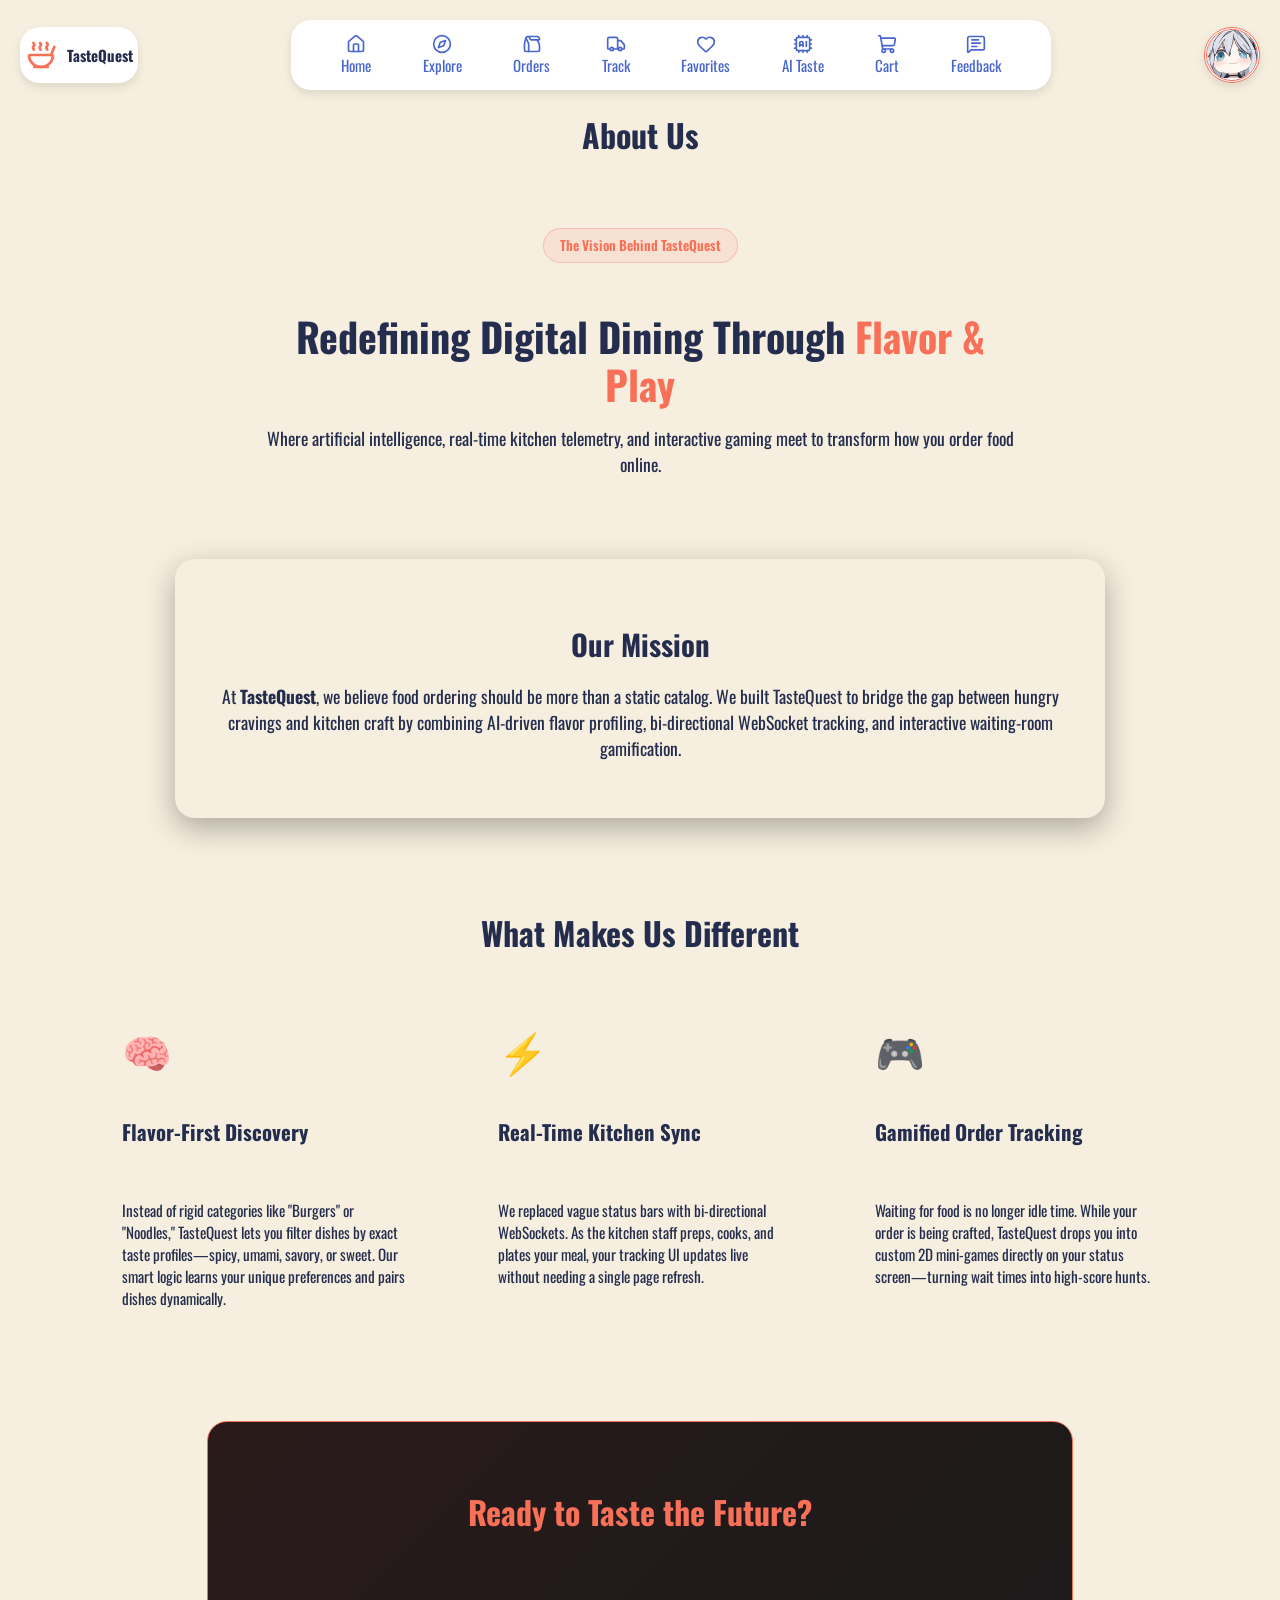
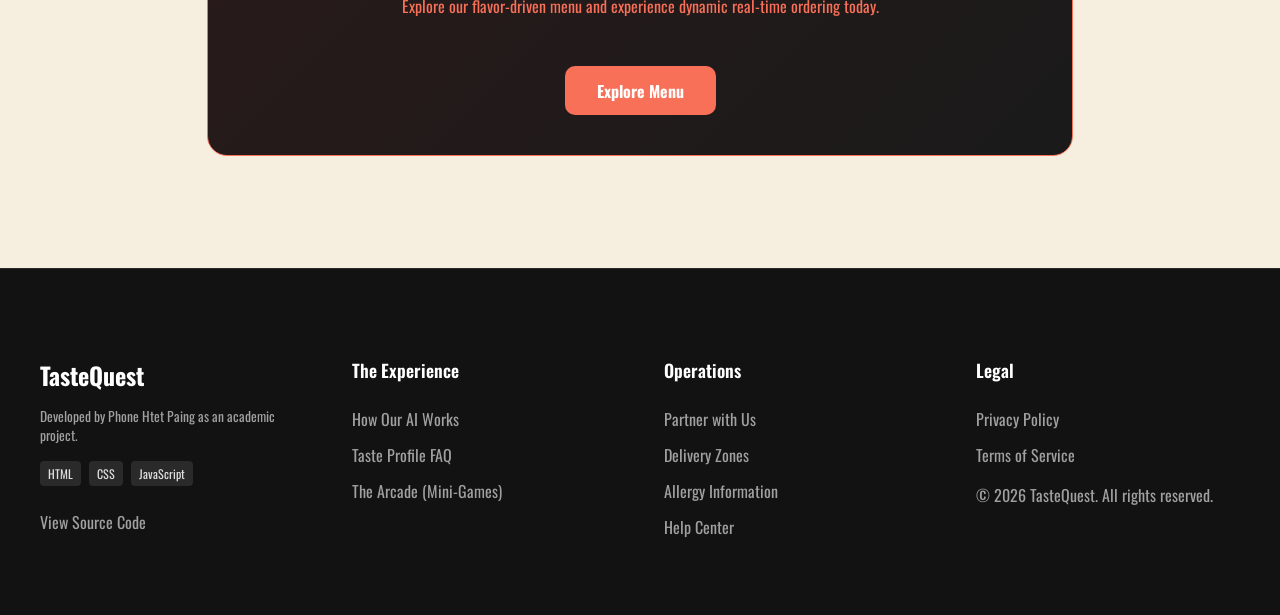
==== commit d3977110: "AI Taste Match Nav Item Added" ====
--- a/pages/about-us.html
+++ b/pages/about-us.html
@@ -32,6 +32,10 @@
             <div class="nav-item"> 
                 <svg xmlns="http://www.w3.org/2000/svg" width="20" height="20" viewBox="0 0 24 24" fill="none" stroke="#4966CC" stroke-width="2" stroke-linecap="round" stroke-linejoin="round" class="lucide lucide-heart preview-icon"><path d="M2 9.5a5.5 5.5 0 0 1 9.591-3.676.56.56 0 0 0 .818 0A5.49 5.49 0 0 1 22 9.5c0 2.29-1.5 4-3 5.5l-5.492 5.313a2 2 0 0 1-3 .019L5 15c-1.5-1.5-3-3.2-3-5.5"/></svg> 
                 <a href="../pages/favorites.html">Favorites</a> 
+            </div> 
+            <div class="nav-item"> 
+                <svg xmlns="http://www.w3.org/2000/svg" width="20" height="20" viewBox="0 0 24 24" fill="none" stroke="#4966CC" stroke-width="2" stroke-linecap="round" stroke-linejoin="round" class="lucide lucide-cpu-ai preview-icon"><path d="M12 20v2"/><path d="M12 2v2"/><path d="M16 9v6"/><path d="M17 20v2"/><path d="M17 2v2"/><path d="M2 12h2"/><path d="M2 17h2"/><path d="M2 7h2"/><path d="M20 12h2"/><path d="M20 17h2"/><path d="M20 7h2"/><path d="M7 20v2"/><path d="M7 2v2"/><path d="M8 13h4"/><path d="M8 15v-4a2 2 0 014 0v4"/><rect x="4" y="4" width="16" height="16" rx="2"/></svg> 
+                <a href="../pages/ai_taste_match.html">AI Taste</a> 
             </div> 
             <div class="nav-item"> 
                 <svg xmlns="http://www.w3.org/2000/svg" width="20" height="20" viewBox="0 0 24 24" fill="none" stroke="#4966CC" stroke-width="2" stroke-linecap="round" stroke-linejoin="round" class="lucide lucide-shopping-cart preview-icon"><path d="m2.05 2.05 1.099-.028a1 1 0 0 1 1.008.815l2.69 14.347A1 1 0 0 0 7.83 18H18"/><path d="M4.563 5h16.435a1 1 0 0 1 .981 1.204l-1.026 6.226A2 2 0 0 1 18.962 14H6.25"/><circle cx="18" cy="20" r="2"/><circle cx="8" cy="20" r="2"/></svg>
--- a/styles.css
+++ b/styles.css
@@ -65,7 +65,7 @@
 
 .nav-main 
 {
-    width: 600px;  
+    width: 700px;  
     justify-content: space-between;  
     align-items: center;
     padding: 5px 30px; 
@@ -2084,19 +2084,18 @@
 }
 
 .pillar-card {
-  background-color: var(--card-bg);
-  border: 1px solid var(--card-border);
+  /* background-color: #fff;
+  border: 5px solid var(--primary-highlight-color); */
   border-radius: 20px;
   padding: 2rem;
   display: flex;
   flex-direction: column;
   gap: 1rem;
-  transition: transform 0.3s ease, border-color 0.3s ease;
+  transition: transform 0.3s ease;
 }
 
 .pillar-card:hover {
   transform: translateY(-5px);
-  border-color: var(--primary-highlight-color);
 }
 
 .card-icon {
@@ -2151,3 +2150,273 @@
   background-color: #e05555;
   transform: scale(1.03);
 }
+
+.feedback-page-container {
+  max-width: 1000px;
+  margin: 0 auto;
+  padding: 3rem 1.5rem;
+  display: flex;
+  flex-direction: column;
+  gap: 3rem;
+}
+
+.hero-section {
+  text-align: center;
+  max-width: 750px;
+  margin: 0 auto;
+}
+
+.category-tag {
+  display: inline-block;
+  background-color: rgba(255, 107, 107, 0.1);
+  color: var(--primary-highlight-color);
+  padding: 0.4rem 1rem;
+  border-radius: 20px;
+  font-size: 0.85rem;
+  font-weight: 600;
+  margin-bottom: 1rem;
+  border: 1px solid rgba(255, 107, 107, 0.3);
+}
+
+.hero-title {
+  font-size: 2.5rem;
+  font-weight: 800;
+  margin-bottom: 1rem;
+}
+
+.highlight {
+  color: var(--primary-highlight-color);
+}
+
+.hero-subtitle {
+  font-size: 1.1rem;
+  color: var(--text-muted);
+}
+
+.stats-bar {
+  background-color: var(--card-bg);
+  border: 1px solid var(--card-border);
+  border-radius: 16px;
+  padding: 1.5rem;
+  display: flex;
+  justify-content: space-around;
+  align-items: center;
+  max-width: 800px;
+  margin: 0 auto;
+  width: 100%;
+}
+
+.stat-item {
+  display: flex;
+  flex-direction: column;
+  align-items: center;
+}
+
+.stat-number {
+  font-size: 1.5rem;
+  font-weight: 800;
+  color: var(--primary-highlight-color);
+}
+
+.stat-label {
+  font-size: 0.85rem;
+  color: var(--text-muted);
+}
+
+.stat-divider {
+  width: 1px;
+  height: 35px;
+  background-color: var(--card-border);
+}
+
+.filter-bar {
+  display: flex;
+  gap: 0.75rem;
+  justify-content: center;
+  flex-wrap: wrap;
+}
+
+.filter-btn {
+  background-color: var(--card-bg);
+  border: 1px solid var(--card-border);
+  color: var(--text-muted);
+  padding: 0.5rem 1.2rem;
+  border-radius: 20px;
+  font-size: 0.9rem;
+  cursor: pointer;
+  transition: all 0.2s ease;
+}
+
+.filter-btn:hover,
+.filter-btn.active {
+  background-color: var(--primary-highlight-color);
+  border-color: var(--primary-highlight-color);
+  color: #ffffff;
+}
+
+
+.feedback-feed {
+  display: flex;
+  flex-direction: column; 
+  gap: 1.5rem;            
+  max-width: 800px;       
+  margin: 0 auto;         
+  width: 100%;
+}
+
+.feedback-card {
+  background-color: #fff;
+  border: 5px solid var(--primary-highlight-color);
+  border-radius: 18px;
+  padding: 1.8rem;
+  display: flex;
+  flex-direction: column; 
+  gap: 1.2rem;
+  transition: transform 0.2s ease, border-color 0.2s ease;
+}
+
+.feedback-card:hover {
+  transform: translateY(-3px);
+  border-color: rgba(255, 107, 107, 0.4);
+}
+
+.card-header {
+  display: flex;
+  justify-content: space-between;
+  align-items: center;
+}
+
+.user-info {
+  display: flex;
+  align-items: center;
+  gap: 0.8rem;
+}
+
+.user-avatar {
+  width: 44px;
+  height: 44px;
+  border-radius: 50%;
+  background-color: #2a2a2a;
+  color: var(--primary-highlight-color);
+  font-weight: 700;
+  display: flex;
+  align-items: center;
+  justify-content: center;
+  border: 1px solid var(--card-border);
+}
+
+.user-name {
+  font-size: 1.05rem;
+  font-weight: 600;
+}
+
+.verified-badge {
+  font-size: 0.75rem;
+  color: #4cd964;
+}
+
+.rating-stars {
+  color: #ffb703;
+  font-size: 1.1rem;
+  letter-spacing: 2px;
+}
+
+.card-body {
+  display: flex;
+  flex-direction: column;
+  gap: 0.8rem;
+}
+
+.dish-details {
+  display: flex;
+  justify-content: space-between;
+  align-items: center;
+  flex-wrap: wrap;
+  gap: 0.5rem;
+}
+
+.dish-name {
+  font-weight: 600;
+  font-size: 0.95rem;
+  color: var(--text-main);
+}
+
+.taste-tags {
+  display: flex;
+  gap: 0.4rem;
+}
+
+.taste-tag {
+  background-color: #262626;
+  color: var(--primary-highlight-color);
+  font-size: 0.75rem;
+  padding: 0.2rem 0.6rem;
+  border-radius: 6px;
+  border: 1px solid rgba(255, 107, 107, 0.2);
+}
+
+.review-text {
+  color: var(--text-muted);
+  font-size: 1rem;
+  line-height: 1.6;
+}
+
+.card-footer {
+  display: flex;
+  justify-content: space-between;
+  align-items: center;
+  border-top: 1px solid #242424;
+  padding-top: 0.8rem;
+  margin-top: 0.4rem;
+}
+
+.helpful-btn {
+  background: none;
+  border: 3px solid var(--primary-highlight-color);
+  color: var(--primary-font-color); 
+  font-family: "Oswald";
+  padding: 0.35rem 0.8rem;
+  border-radius: 8px;
+  font-size: 0.85rem;
+  cursor: pointer;
+  transition: all 0.5s ease;
+}
+
+.helpful-btn:hover {
+  background-color: var(--primary-highlight-color);
+  color: #fff;
+}
+
+.post-time {
+  font-size: 0.8rem;
+  color: #777777;
+}
+
+.cta-card {
+  background: linear-gradient(135deg, #2a1a1a 0%, #1a1a1a 100%);
+  border: 1px solid var(--primary-highlight-color);
+  border-radius: 20px;
+  padding: 2.5rem 2rem;
+  text-align: center;
+  max-width: 800px;
+  margin: 0 auto;
+  display: flex;
+  flex-direction: column;
+  align-items: center;
+  gap: 1rem;
+}
+
+.cta-btn {
+  background-color: var(--primary-highlight-color);
+  color: #ffffff;
+  padding: 0.8rem 2rem;
+  border: none;
+  border-radius: 10px;
+  font-weight: 700;
+  cursor: pointer;
+  transition: transform 0.2s ease;
+}
+
+.cta-btn:hover {
+  transform: scale(1.03);
+}
